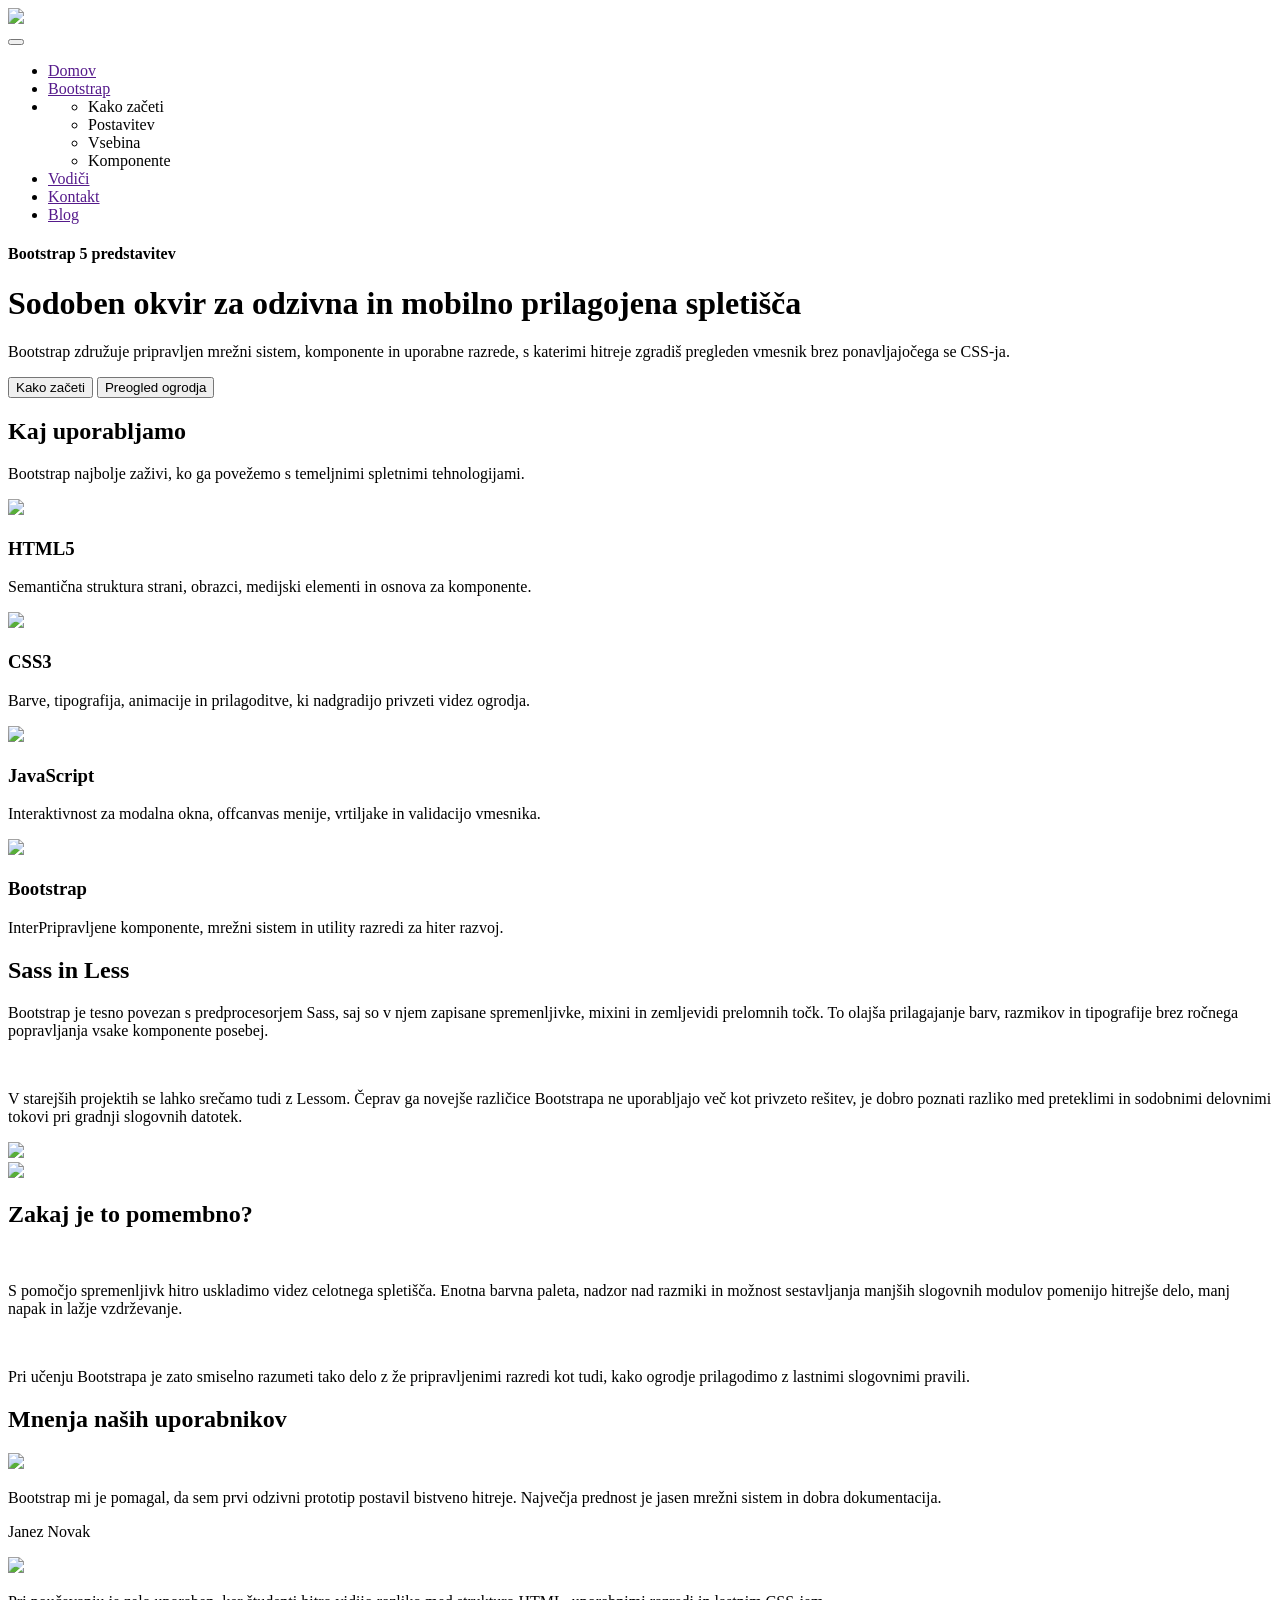
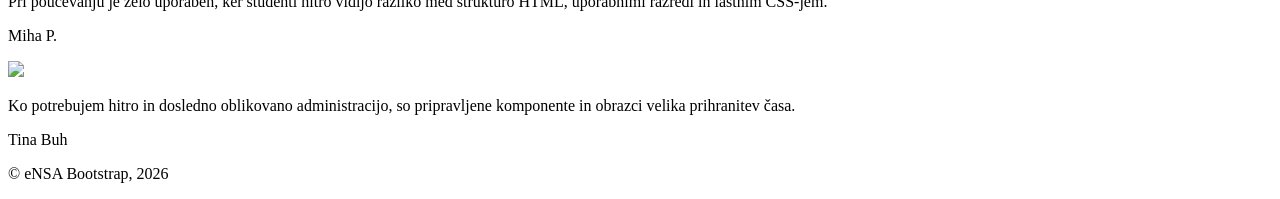
==== SPA/index.html @ 9b05ce9c "index.html" ====
<!DOCTYPE html>
<html lang="en">
<head>
    <meta charset="UTF-8">
    <meta name="viewport" content="width=device-width, initial-scale=1.0">
    <title>index</title>
</head>
<body>
    <header >
        <nav><div ><img src="https://nsa-splet.si/splet-primer/slike/index/logo.png"></div></nav>
        <button><span class="navbar-icon"></span></button>

        <div>
            <ul>
                <li class="nav-item"><a href="">Domov</a></li>
                <li class="nav-item"><a href="">Bootstrap</a></li>
                <li class="nav-item"><a href=""></a>
                    <ul>
                        <li><a>Kako začeti</a></li>
                        <li><a>Postavitev</a></li>
                        <li><a>Vsebina</a></li>
                        <li><a>Komponente</a></li>
                    </ul>
                </li>
                <li class="nav-item"><a href="">Vodiči</a></li>
                <li class="nav-item"><a href="">Kontakt</a></li>
                <li class="nav-item"><a href="">Blog</a></li>
            </ul>
        </div>
    </header>

    <main>
        <div>
            <h4>Bootstrap 5 predstavitev</p>
            <h1>Sodoben okvir za odzivna in mobilno prilagojena spletišča</h1>
            <p>Bootstrap združuje pripravljen mrežni sistem, komponente in uporabne razrede, s katerimi hitreje zgradiš pregleden vmesnik brez ponavljajočega se CSS-ja.</p>
            <div>
                <button>Kako začeti</button>
                <button>Preogled ogrodja</button>
            </div>

            <!--NEK BOOTSTRAT BULLSHIT-->
        </div>

        <div>
            <h2>Kaj uporabljamo</h2>
            <p>Bootstrap najbolje zaživi, ko ga povežemo s temeljnimi spletnimi tehnologijami.</p>
            
            <div> <!--UNE 4-->
                <div>
                    <div>
                        <img src="https://nsa-splet.si/splet-primer/slike/index/html5.png">
                        <h3>HTML5</h3>
                        <p>Semantična struktura strani, obrazci, medijski elementi in osnova za komponente.</p>
                    </div>
                </div>

                <div>
                    <div>
                        <img src="https://nsa-splet.si/splet-primer/slike/index/css3.png">
                        <h3>CSS3</h3>
                        <p>Barve, tipografija, animacije in prilagoditve, ki nadgradijo privzeti videz ogrodja.</p>
                    </div>
                </div>

                <div>
                    <div>
                        <img src="https://nsa-splet.si/splet-primer/slike/index/js.png">
                        <h3>JavaScript</h3>
                        <p>Interaktivnost za modalna okna, offcanvas menije, vrtiljake in validacijo vmesnika.</p>
                    </div>
                </div>

                <div>
                    <div>
                        <img src="https://nsa-splet.si/splet-primer/slike/index/bootstrap.png">
                        <h3>Bootstrap</h3>
                        <p>InterPripravljene komponente, mrežni sistem in utility razredi za hiter razvoj.</p>
                    </div>
                </div>
            </div>
        </div>

        <div>
            <h2>Sass in Less</h2>
            <p>Bootstrap je tesno povezan s predprocesorjem Sass, saj so v njem zapisane spremenljivke, mixini in zemljevidi prelomnih točk. To olajša prilagajanje barv, razmikov in tipografije brez ročnega popravljanja vsake komponente posebej.</p>
            <br>
            <p>V starejših projektih se lahko srečamo tudi z Lessom. Čeprav ga novejše različice Bootstrapa ne uporabljajo več kot privzeto rešitev, je dobro poznati razliko med preteklimi in sodobnimi delovnimi tokovi pri gradnji slogovnih datotek.</p>

            <img src="https://nsa-splet.si/splet-primer/slike/index/sass.png">
            
            <br>

            <img src="https://nsa-splet.si/splet-primer/slike/index/less.png">

            <h2>Zakaj je to pomembno?</h2>
            <br>
            <p>S pomočjo spremenljivk hitro uskladimo videz celotnega spletišča. Enotna barvna paleta, nadzor nad razmiki in možnost sestavljanja manjših slogovnih modulov pomenijo hitrejše delo, manj napak in lažje vzdrževanje.</p>
            <br>
            <p>Pri učenju Bootstrapa je zato smiselno razumeti tako delo z že pripravljenimi razredi kot tudi, kako ogrodje prilagodimo z lastnimi slogovnimi pravili.</p>
        </div>

        <div>
            <h2>Mnenja naših uporabnikov</h2>
            <!--MNENJA UPORABNIKOV-->
            <div>
                <div>
                    <img src="https://nsa-splet.si/splet-primer/slike/index/oseba1.png">
                    <p>Bootstrap mi je pomagal, da sem prvi odzivni prototip postavil bistveno hitreje. Največja prednost je jasen mrežni sistem in dobra dokumentacija.</p>
                    <p>Janez Novak</p>
                </div>

                <div>
                    <img src="https://nsa-splet.si/splet-primer/slike/index/oseba3.png">
                    <p>Pri poučevanju je zelo uporaben, ker študenti hitro vidijo razliko med strukturo HTML, uporabnimi razredi in lastnim CSS-jem.</p>
                    <p>Miha P.</p>
                </div>

                <div>
                    <img src="https://nsa-splet.si/splet-primer/slike/index/oseba2.png">
                    <p>Ko potrebujem hitro in dosledno oblikovano administracijo, so pripravljene komponente in obrazci velika prihranitev časa.</p>
                    <p>Tina Buh</p>
                </div>
            </div>
        </div>
    </main>

    <footer>
        <div>
            <div>
                <!--LOGOTI-->
            </div>

            <p>© eNSA Bootstrap, 2026</p>
        </div>
    </footer>
</body>
</html>
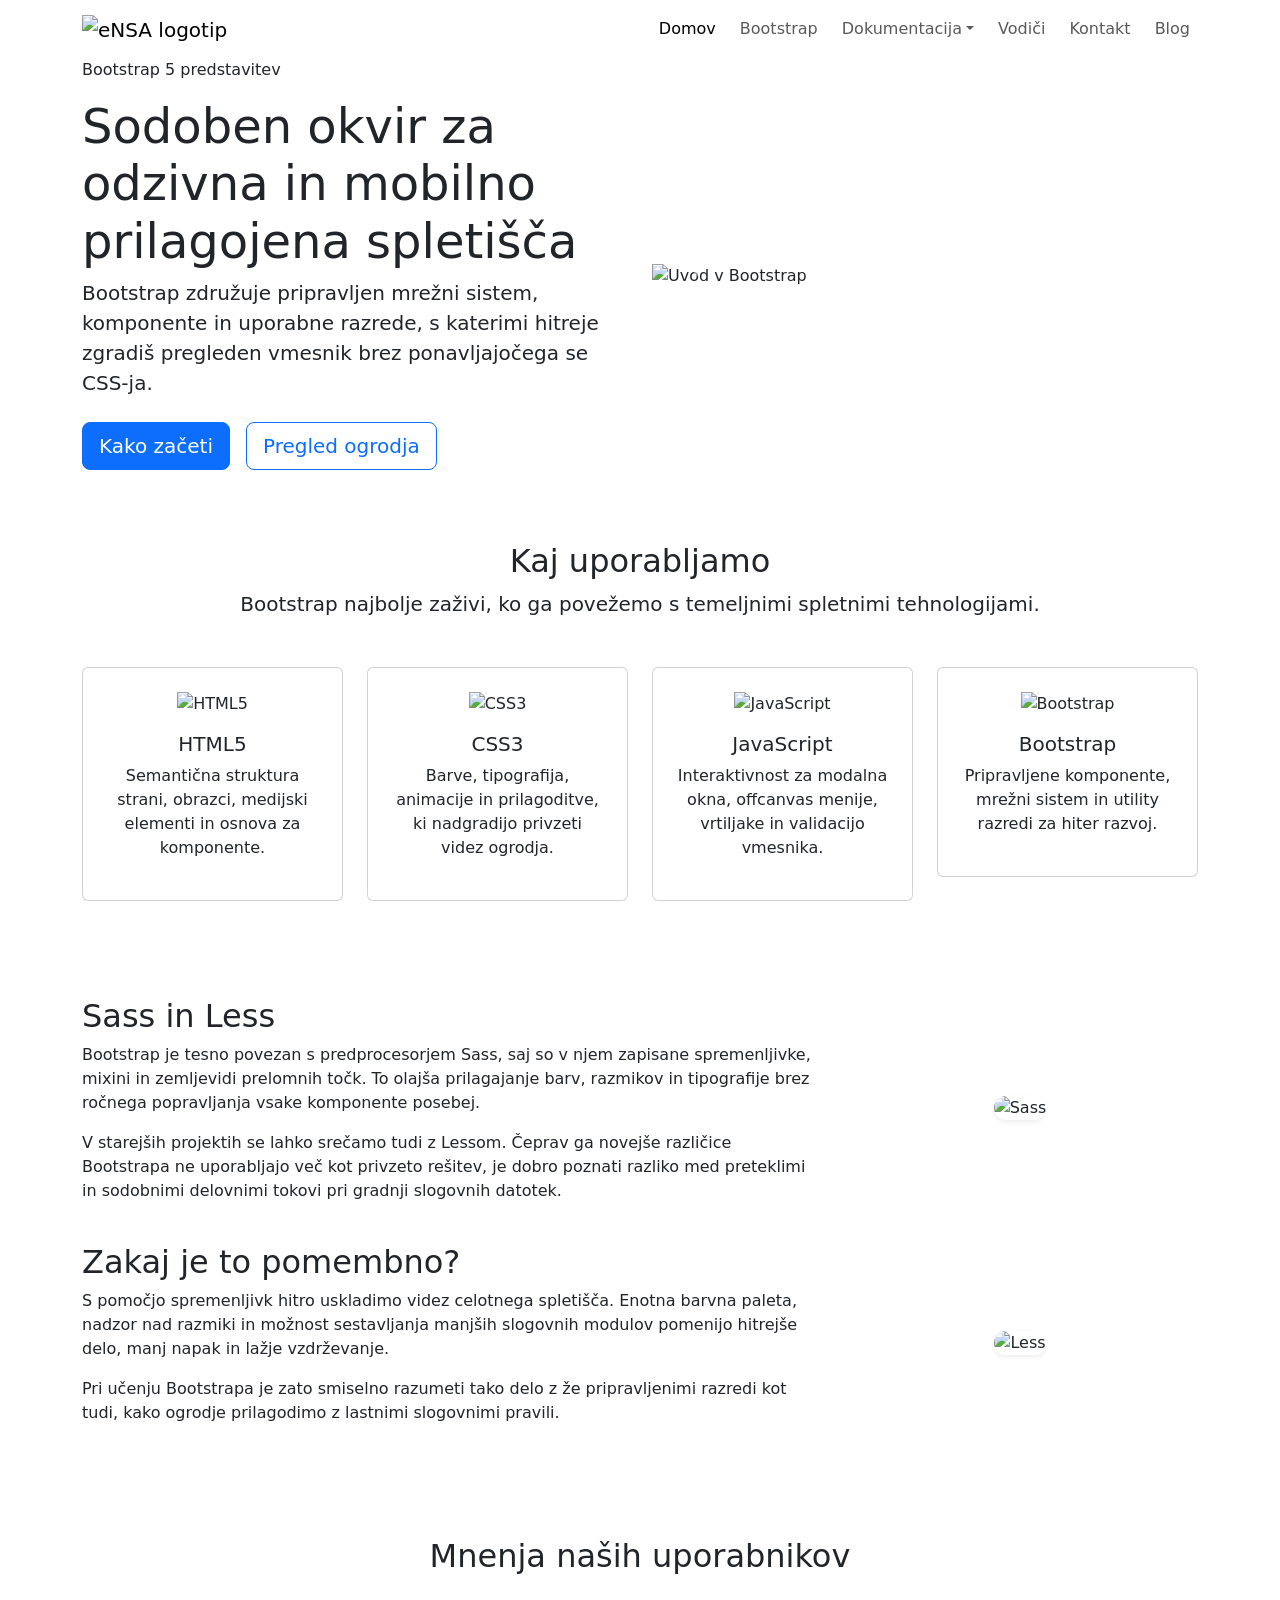
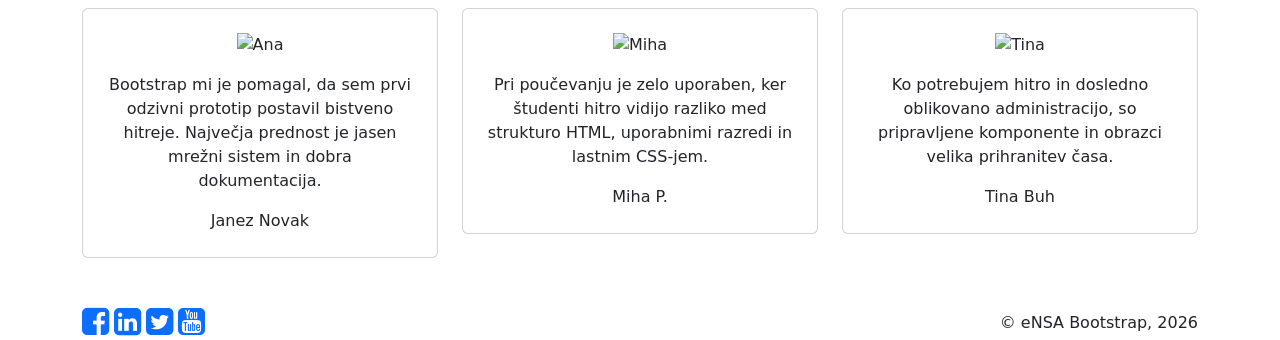
==== commit d2a1acd2: "Prekopiru iz eNSA...nimam pojma ka delam zdej pa sploh" ====
--- a/SPA/index.html
+++ b/SPA/index.html
@@ -1,138 +1,217 @@
 <!DOCTYPE html>
 <html lang="en">
+
 <head>
-    <meta charset="UTF-8">
-    <meta name="viewport" content="width=device-width, initial-scale=1.0">
-    <title>index</title>
+    <meta charset="utf-8">
+    <meta name="viewport" content="width=device-width, initial-scale=1">
+    <meta name="description" content="Predstavitev sodobnega Bootstrap spletišča.">
+    <meta name="keywords" content="Bootstrap, odzivno oblikovanje, mrežni sistem, komponente, dokumentacija">
+    <meta name="author" content="eNSA">
+    <title>eNSA | Spletišče: Domača stran</title>
+    <link rel="icon" href="slike/favicon.ico" type="image/x-icon">
+    <link rel="preconnect" href="https://fonts.googleapis.com">
+    <link rel="preconnect" href="https://fonts.gstatic.com" crossorigin>
+    <link href="https://fonts.googleapis.com/css2?family=Roboto:wght@300;400;500;700&display=swap" rel="stylesheet">
+    <link href="https://cdn.jsdelivr.net/npm/bootstrap@5.0.2/dist/css/bootstrap.min.css" rel="stylesheet">
+    <link rel="stylesheet" href="https://maxcdn.bootstrapcdn.com/font-awesome/4.7.0/css/font-awesome.min.css">
+    <link rel="stylesheet" href="css/style.css">
 </head>
+
 <body>
-    <header >
-        <nav><div ><img src="https://nsa-splet.si/splet-primer/slike/index/logo.png"></div></nav>
-        <button><span class="navbar-icon"></span></button>
-
-        <div>
-            <ul>
-                <li class="nav-item"><a href="">Domov</a></li>
-                <li class="nav-item"><a href="">Bootstrap</a></li>
-                <li class="nav-item"><a href=""></a>
-                    <ul>
-                        <li><a>Kako začeti</a></li>
-                        <li><a>Postavitev</a></li>
-                        <li><a>Vsebina</a></li>
-                        <li><a>Komponente</a></li>
-                    </ul>
-                </li>
-                <li class="nav-item"><a href="">Vodiči</a></li>
-                <li class="nav-item"><a href="">Kontakt</a></li>
-                <li class="nav-item"><a href="">Blog</a></li>
-            </ul>
-        </div>
-    </header>
-
-    <main>
-        <div>
-            <h4>Bootstrap 5 predstavitev</p>
-            <h1>Sodoben okvir za odzivna in mobilno prilagojena spletišča</h1>
-            <p>Bootstrap združuje pripravljen mrežni sistem, komponente in uporabne razrede, s katerimi hitreje zgradiš pregleden vmesnik brez ponavljajočega se CSS-ja.</p>
-            <div>
-                <button>Kako začeti</button>
-                <button>Preogled ogrodja</button>
-            </div>
-
-            <!--NEK BOOTSTRAT BULLSHIT-->
-        </div>
-
-        <div>
-            <h2>Kaj uporabljamo</h2>
-            <p>Bootstrap najbolje zaživi, ko ga povežemo s temeljnimi spletnimi tehnologijami.</p>
-            
-            <div> <!--UNE 4-->
-                <div>
-                    <div>
-                        <img src="https://nsa-splet.si/splet-primer/slike/index/html5.png">
-                        <h3>HTML5</h3>
+    <nav class="navbar navbar-expand-lg navbar-light site-navbar sticky-top">
+        <div class="container"><a class="navbar-brand" href="index.html"><img src="slike/index/logo.png"
+                    alt="eNSA logotip"></a><button class="navbar-toggler" type="button" data-bs-toggle="collapse"
+                data-bs-target="#meni" aria-controls="meni" aria-expanded="false" aria-label="Preklopi navigacijo"><span
+                    class="navbar-toggler-icon"></span></button>
+            <div class="collapse navbar-collapse" id="meni">
+                <ul class="navbar-nav ms-auto align-items-lg-center gap-lg-2">
+                    <li class="nav-item"><a class="nav-link active" href="index.html" aria-current="page">Domov</a></li>
+                    <li class="nav-item"><a class="nav-link" href="bootstrap.html">Bootstrap</a></li>
+                    <li class="nav-item dropdown"><a class="nav-link dropdown-toggle" href="#" id="docsMenu"
+                            role="button" data-bs-toggle="dropdown" aria-expanded="false">Dokumentacija</a>
+                        <ul class="dropdown-menu dropdown-menu-end">
+                            <li><a class="dropdown-item" href="dokument/zacetek.html">Kako začeti</a></li>
+                            <li><a class="dropdown-item" href="dokument/postavitev.html">Postavitev</a></li>
+                            <li><a class="dropdown-item" href="dokument/vsebina.html">Vsebina</a></li>
+                            <li><a class="dropdown-item" href="dokument/komponente.html">Komponente</a></li>
+                        </ul>
+                    </li>
+                    <li class="nav-item"><a class="nav-link" href="vodici.html">Vodiči</a></li>
+                    <li class="nav-item"><a class="nav-link" href="kontakt.html">Kontakt</a></li>
+                    <li class="nav-item"><a class="nav-link" href="blog.html">Blog</a></li>
+                </ul>
+            </div>
+        </div>
+    </nav>
+
+    <section class="hero pb-0">
+        <div class="container">
+            <div class="row align-items-center g-4 pb-4">
+                <div class="col-lg-6">
+                    <span class="badge-soft mb-3 d-inline-block">Bootstrap 5 predstavitev</span>
+                    <h1 class="hero-title display-5">Sodoben okvir za odzivna in mobilno prilagojena spletišča</h1>
+                    <p class="lead">Bootstrap združuje pripravljen mrežni sistem, komponente in uporabne razrede, s
+                        katerimi hitreje zgradiš pregleden vmesnik brez ponavljajočega se CSS-ja.</p>
+                    <div class="d-flex flex-wrap gap-3 mt-4">
+                        <a class="btn btn-primary btn-lg" href="dokument/zacetek.html">Kako začeti</a>
+                        <a class="btn btn-outline-primary btn-lg" href="bootstrap.html">Pregled ogrodja</a>
+                    </div>
+                </div>
+                <div class="col-lg-6">
+                    <div id="uvodCarousel" class="carousel slide hero-card overflow-hidden" data-bs-ride="carousel">
+                        <div class="carousel-indicators">
+                            <button type="button" data-bs-target="#uvodCarousel" data-bs-slide-to="0"
+                                class="active"></button>
+                            <button type="button" data-bs-target="#uvodCarousel" data-bs-slide-to="1"></button>
+                            <button type="button" data-bs-target="#uvodCarousel" data-bs-slide-to="2"></button>
+                        </div>
+                        <br>
+                        <div class="carousel-inner">
+                            <div class="carousel-item active"><img src="https://nsa-splet.si/splet-primer/slike/index/bs_slide1.png"
+                                    alt="Uvod v Bootstrap">
+                                <div class="carousel-caption d-none d-md-block">
+                                    <p>Hitro postavi odzivno osnovo za projekt.</p>
+                                </div>
+                            </div>
+                            <div class="carousel-item"><img src="https://nsa-splet.si/splet-primer/slike/index/bs_slide2.png" alt="Komponente Bootstrap">
+                                <div class="carousel-caption d-none d-md-block">
+                                    <p>Uporabi pripravljene komponente in razrede.</p>
+                                </div>
+                            </div>
+                            <div class="carousel-item"><img src="https://nsa-splet.si/splet-primer/slike/index/bs_slide3.png"
+                                    alt="Mrežni sistem Bootstrap">
+                                <div class="carousel-caption d-none d-md-block">
+                                    <p>Mrežni sistem razporejanje vsebine.</p>
+                                </div>
+                            </div>
+                        </div>
+                        <button class="carousel-control-prev" type="button" data-bs-target="#uvodCarousel"
+                            data-bs-slide="prev"><span class="carousel-control-prev-icon"></span><span
+                                class="visually-hidden">Nazaj</span></button>
+                        <button class="carousel-control-next" type="button" data-bs-target="#uvodCarousel"
+                            data-bs-slide="next"><span class="carousel-control-next-icon"></span><span
+                                class="visually-hidden">Naprej</span></button>
+                    </div>
+                </div>
+            </div>
+        </div>
+    </section>
+
+    <section class="py-5">
+        <div class="container text-center">
+            <h2 class="section-title">Kaj uporabljamo</h2>
+            <p class="lead mb-5">Bootstrap najbolje zaživi, ko ga povežemo s temeljnimi spletnimi tehnologijami.</p>
+            <div class="row g-4">
+                <div class="col-6 col-lg-3">
+                    <div class="feature-card card p-4 text-center"><img src="https://nsa-splet.si/splet-primer/slike/index/html5.png" alt="HTML5"
+                            class="tech-logo mx-auto mb-3">
+                        <h3 class="h5">HTML5</h3>
                         <p>Semantična struktura strani, obrazci, medijski elementi in osnova za komponente.</p>
                     </div>
                 </div>
-
-                <div>
-                    <div>
-                        <img src="https://nsa-splet.si/splet-primer/slike/index/css3.png">
-                        <h3>CSS3</h3>
+                <div class="col-6 col-lg-3">
+                    <div class="feature-card card p-4 text-center"><img src="https://nsa-splet.si/splet-primer/slike/index/css3.png" alt="CSS3"
+                            class="tech-logo mx-auto mb-3">
+                        <h3 class="h5">CSS3</h3>
                         <p>Barve, tipografija, animacije in prilagoditve, ki nadgradijo privzeti videz ogrodja.</p>
                     </div>
                 </div>
-
-                <div>
-                    <div>
-                        <img src="https://nsa-splet.si/splet-primer/slike/index/js.png">
-                        <h3>JavaScript</h3>
+                <div class="col-6 col-lg-3">
+                    <div class="feature-card card p-4 text-center"><img src="https://nsa-splet.si/splet-primer/slike/index/js.png" alt="JavaScript"
+                            class="tech-logo mx-auto mb-3">
+                        <h3 class="h5">JavaScript</h3>
                         <p>Interaktivnost za modalna okna, offcanvas menije, vrtiljake in validacijo vmesnika.</p>
                     </div>
                 </div>
-
-                <div>
-                    <div>
-                        <img src="https://nsa-splet.si/splet-primer/slike/index/bootstrap.png">
-                        <h3>Bootstrap</h3>
-                        <p>InterPripravljene komponente, mrežni sistem in utility razredi za hiter razvoj.</p>
-                    </div>
-                </div>
-            </div>
-        </div>
-
-        <div>
-            <h2>Sass in Less</h2>
-            <p>Bootstrap je tesno povezan s predprocesorjem Sass, saj so v njem zapisane spremenljivke, mixini in zemljevidi prelomnih točk. To olajša prilagajanje barv, razmikov in tipografije brez ročnega popravljanja vsake komponente posebej.</p>
-            <br>
-            <p>V starejših projektih se lahko srečamo tudi z Lessom. Čeprav ga novejše različice Bootstrapa ne uporabljajo več kot privzeto rešitev, je dobro poznati razliko med preteklimi in sodobnimi delovnimi tokovi pri gradnji slogovnih datotek.</p>
-
-            <img src="https://nsa-splet.si/splet-primer/slike/index/sass.png">
-            
-            <br>
-
-            <img src="https://nsa-splet.si/splet-primer/slike/index/less.png">
-
-            <h2>Zakaj je to pomembno?</h2>
-            <br>
-            <p>S pomočjo spremenljivk hitro uskladimo videz celotnega spletišča. Enotna barvna paleta, nadzor nad razmiki in možnost sestavljanja manjših slogovnih modulov pomenijo hitrejše delo, manj napak in lažje vzdrževanje.</p>
-            <br>
-            <p>Pri učenju Bootstrapa je zato smiselno razumeti tako delo z že pripravljenimi razredi kot tudi, kako ogrodje prilagodimo z lastnimi slogovnimi pravili.</p>
-        </div>
-
-        <div>
-            <h2>Mnenja naših uporabnikov</h2>
-            <!--MNENJA UPORABNIKOV-->
-            <div>
-                <div>
-                    <img src="https://nsa-splet.si/splet-primer/slike/index/oseba1.png">
-                    <p>Bootstrap mi je pomagal, da sem prvi odzivni prototip postavil bistveno hitreje. Največja prednost je jasen mrežni sistem in dobra dokumentacija.</p>
-                    <p>Janez Novak</p>
-                </div>
-
-                <div>
-                    <img src="https://nsa-splet.si/splet-primer/slike/index/oseba3.png">
-                    <p>Pri poučevanju je zelo uporaben, ker študenti hitro vidijo razliko med strukturo HTML, uporabnimi razredi in lastnim CSS-jem.</p>
-                    <p>Miha P.</p>
-                </div>
-
-                <div>
-                    <img src="https://nsa-splet.si/splet-primer/slike/index/oseba2.png">
-                    <p>Ko potrebujem hitro in dosledno oblikovano administracijo, so pripravljene komponente in obrazci velika prihranitev časa.</p>
-                    <p>Tina Buh</p>
-                </div>
-            </div>
-        </div>
-    </main>
+                <div class="col-6 col-lg-3">
+                    <div class="feature-card card p-4 text-center"><img src="https://nsa-splet.si/splet-primer/slike/index/bootstrap.png" alt="Bootstrap"
+                            class="tech-logo mx-auto mb-3">
+                        <h3 class="h5">Bootstrap</h3>
+                        <p>Pripravljene komponente, mrežni sistem in utility razredi za hiter razvoj.</p>
+                    </div>
+                </div>
+            </div>
+        </div>
+    </section>
+
+    <section class="section-accent py-5">
+        <div class="container">
+            <div class="row g-4 align-items-center mb-4">
+                <div class="col-lg-8">
+                    <h2 class="section-title">Sass in Less</h2>
+                    <p>Bootstrap je tesno povezan s predprocesorjem Sass, saj so v njem zapisane spremenljivke, mixini
+                        in zemljevidi prelomnih točk. To olajša prilagajanje barv, razmikov in tipografije brez ročnega
+                        popravljanja vsake komponente posebej.</p>
+                    <p>V starejših projektih se lahko srečamo tudi z Lessom. Čeprav ga novejše različice Bootstrapa ne
+                        uporabljajo več kot privzeto rešitev, je dobro poznati razliko med preteklimi in sodobnimi
+                        delovnimi tokovi pri gradnji slogovnih datotek.</p>
+                </div>
+                <div class="col-lg-4 text-center"><img src="https://nsa-splet.si/splet-primer/slike/index/sass.png" alt="Sass"
+                        class="img-fluid rounded-4 shadow-sm"></div>
+            </div>
+            <div class="row g-4 align-items-center">
+                <div class="col-lg-8 order-lg-1 order-2">
+                    <h3 class="h2 section-title">Zakaj je to pomembno?</h3>
+                    <p>S pomočjo spremenljivk hitro uskladimo videz celotnega spletišča. Enotna barvna paleta, nadzor
+                        nad razmiki in možnost sestavljanja manjših slogovnih modulov pomenijo hitrejše delo, manj napak
+                        in lažje vzdrževanje.</p>
+                    <p>Pri učenju Bootstrapa je zato smiselno razumeti tako delo z že pripravljenimi razredi kot tudi,
+                        kako ogrodje prilagodimo z lastnimi slogovnimi pravili.</p>
+                </div>
+                <div class="col-lg-4 order-lg-2 order-1 text-center"><img src="https://nsa-splet.si/splet-primer/slike/index/less.png" alt="Less"
+                        class="img-fluid rounded-4 shadow-sm"></div>
+            </div>
+        </div>
+    </section>
+
+    <section class="py-5">
+        <div class="container text-center">
+            <h2 class="section-title">Mnenja naših uporabnikov</h2>
+            <div class="row g-4 mt-1">
+                <div class="col-md-4">
+                    <div class="quote-card feature-card card p-4"><img src="https://nsa-splet.si/splet-primer/slike/index/oseba1.png" alt="Ana"
+                            class="mx-auto mb-3">
+                        <p>Bootstrap mi je pomagal, da sem prvi odzivni prototip postavil bistveno hitreje. Največja
+                            prednost je jasen mrežni sistem in dobra dokumentacija.</p>
+                        <p class="quote-name mb-0">Janez Novak</p>
+                    </div>
+                </div>
+                <div class="col-md-4">
+                    <div class="quote-card feature-card card p-4"><img src="https://nsa-splet.si/splet-primer/slike/index/oseba3.png" alt="Miha"
+                            class="mx-auto mb-3">
+                        <p>Pri poučevanju je zelo uporaben, ker študenti hitro vidijo razliko med strukturo HTML,
+                            uporabnimi razredi in lastnim CSS-jem.</p>
+                        <p class="quote-name mb-0">Miha P.</p>
+                    </div>
+                </div>
+                <div class="col-md-4">
+                    <div class="quote-card feature-card card p-4"><img src="https://nsa-splet.si/splet-primer/slike/index/oseba2.png" alt="Tina"
+                            class="mx-auto mb-3">
+                        <p>Ko potrebujem hitro in dosledno oblikovano administracijo, so pripravljene komponente in
+                            obrazci velika prihranitev časa.</p>
+                        <p class="quote-name mb-0">Tina Buh</p>
+                    </div>
+                </div>
+            </div>
+        </div>
+    </section>
 
     <footer>
-        <div>
-            <div>
-                <!--LOGOTI-->
-            </div>
-
-            <p>© eNSA Bootstrap, 2026</p>
+        <div class="container">
+            <div class="row align-items-center gy-3">
+                <div class="col-md-6">
+                    <div class="footer-social">
+                        <a href="#" aria-label="Facebook"><i class="fa fa-facebook-square fa-2x"></i></a>
+                        <a href="#" aria-label="LinkedIn"><i class="fa fa-linkedin-square fa-2x"></i></a>
+                        <a href="#" aria-label="Twitter"><i class="fa fa-twitter-square fa-2x"></i></a>
+                        <a href="#" aria-label="YouTube"><i class="fa fa-youtube-square fa-2x"></i></a>
+                    </div>
+                </div>
+                <div class="col-md-6 text-md-end">&copy; eNSA Bootstrap, 2026</div>
+            </div>
         </div>
     </footer>
+    <script src="https://cdn.jsdelivr.net/npm/bootstrap@5.0.2/dist/js/bootstrap.bundle.min.js"></script>
 </body>
+
 </html>
